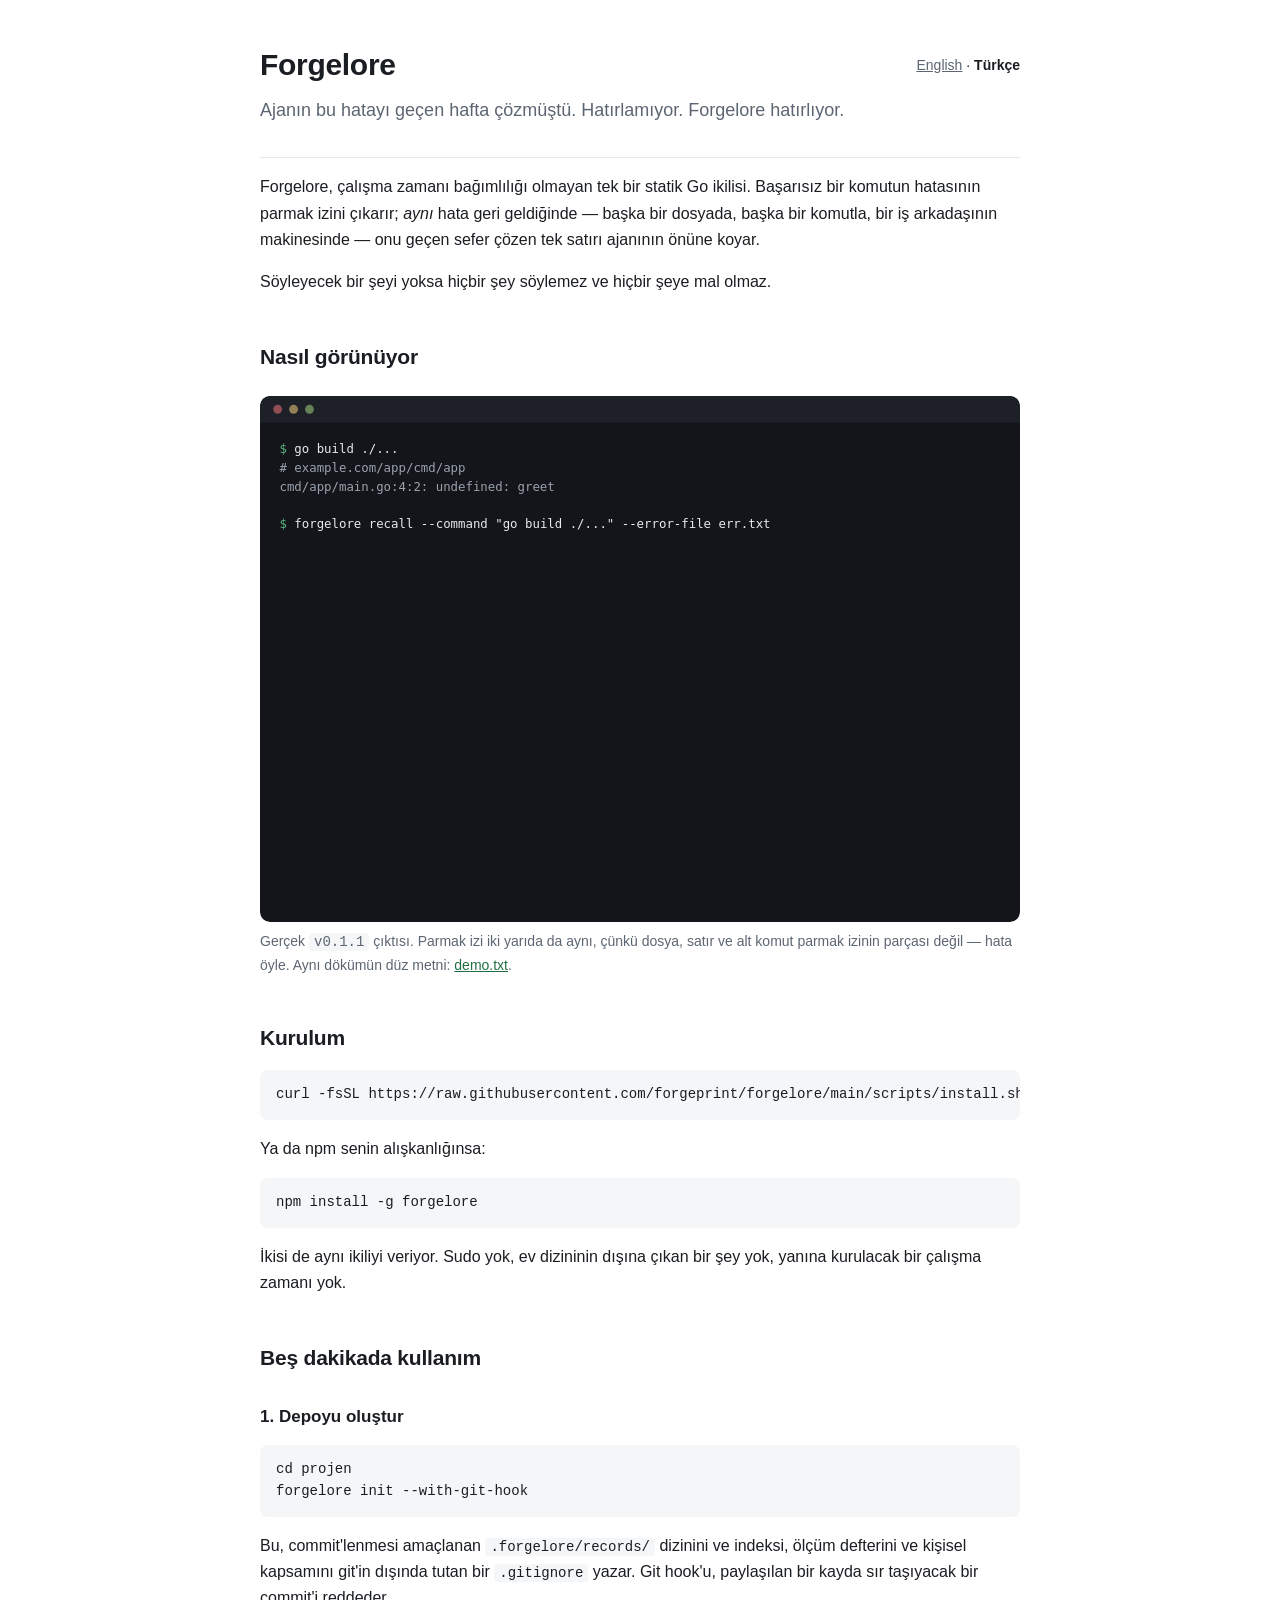
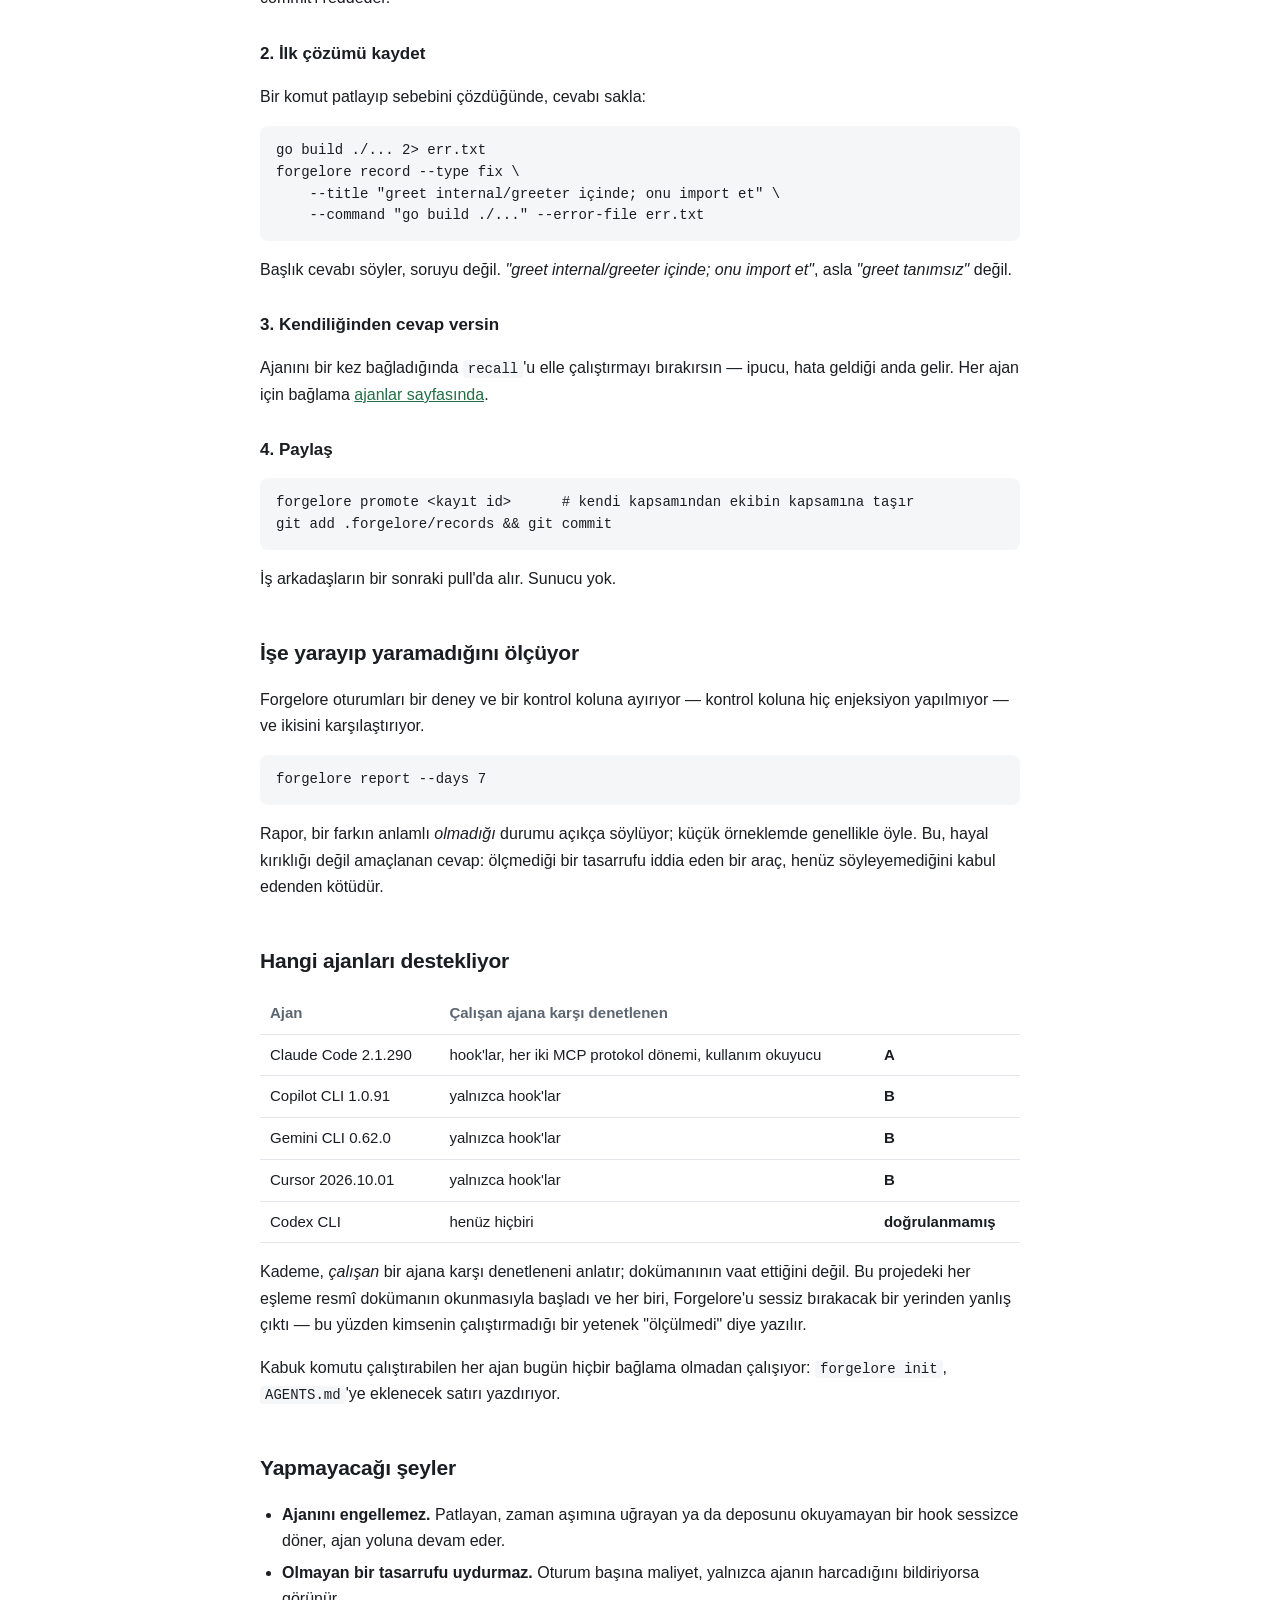
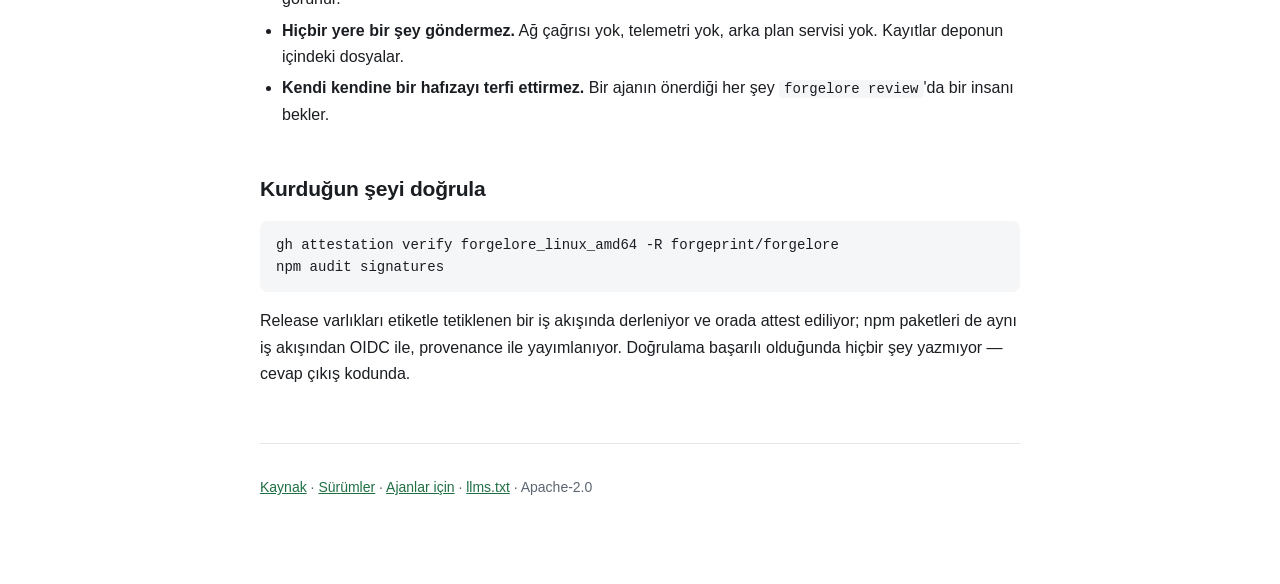
==== site/tr/index.html @ b32220a5 "Publish a site: two languages, a demo that cannot drift, a page for agents site/ is four HTML files," ====
<!doctype html>
<html lang="tr">
<head>
<meta charset="utf-8">
<meta name="viewport" content="width=device-width, initial-scale=1">
<title>Forgelore — kodlama ajanları için hafıza</title>
<meta name="description" content="Yerelde çalışan, ekiple paylaşılan hafıza. Tek bir statik Go ikilisi. Bir hatanın çözümünü hatırlar ve aynı hata geri geldiğinde onu ajanın önüne koyar.">
<link rel="stylesheet" href="../style.css">
</head>
<body>

<header>
  <p class="lang"><a href="../">English</a> · <strong>Türkçe</strong></p>
  <h1>Forgelore</h1>
  <p class="tagline">Ajanın bu hatayı geçen hafta çözmüştü. Hatırlamıyor.
  Forgelore hatırlıyor.</p>
</header>

<main>

<p>Forgelore, çalışma zamanı bağımlılığı olmayan tek bir statik Go ikilisi.
Başarısız bir komutun hatasının parmak izini çıkarır; <em>aynı</em> hata geri
geldiğinde — başka bir dosyada, başka bir komutla, bir iş arkadaşının
makinesinde — onu geçen sefer çözen tek satırı ajanının önüne koyar.</p>

<p>Söyleyecek bir şeyi yoksa hiçbir şey söylemez ve hiçbir şeye mal olmaz.</p>

<h2>Nasıl görünüyor</h2>

<figure class="demo">
  <img src="../demo.svg" alt="Terminal kaydı: go build 'undefined: greet' ile patlıyor; forgelore recall bir şey bilmiyor; çözüm kaydediliyor; sonra go vet aynı hatayı başka bir dosyada bildiriyor ve forgelore recall kaydı buluyor.">
  <figcaption>Gerçek <code>v0.1.1</code> çıktısı. Parmak izi iki yarıda da
  aynı, çünkü dosya, satır ve alt komut parmak izinin parçası değil — hata
  öyle. Aynı dökümün düz metni:
  <a href="https://github.com/forgeprint/forgelore/blob/main/site/demo.txt">demo.txt</a>.</figcaption>
</figure>

<h2>Kurulum</h2>

<pre><code>curl -fsSL https://raw.githubusercontent.com/forgeprint/forgelore/main/scripts/install.sh | bash</code></pre>

<p>Ya da npm senin alışkanlığınsa:</p>

<pre><code>npm install -g forgelore</code></pre>

<p>İkisi de aynı ikiliyi veriyor. Sudo yok, ev dizininin dışına çıkan bir şey
yok, yanına kurulacak bir çalışma zamanı yok.</p>

<h2>Beş dakikada kullanım</h2>

<h3>1. Depoyu oluştur</h3>

<pre><code>cd projen
forgelore init --with-git-hook</code></pre>

<p>Bu, commit'lenmesi amaçlanan <code>.forgelore/records/</code> dizinini ve
indeksi, ölçüm defterini ve kişisel kapsamını git'in dışında tutan bir
<code>.gitignore</code> yazar. Git hook'u, paylaşılan bir kayda sır taşıyacak
bir commit'i reddeder.</p>

<h3>2. İlk çözümü kaydet</h3>

<p>Bir komut patlayıp sebebini çözdüğünde, cevabı sakla:</p>

<pre><code>go build ./... 2&gt; err.txt
forgelore record --type fix \
    --title "greet internal/greeter içinde; onu import et" \
    --command "go build ./..." --error-file err.txt</code></pre>

<p>Başlık cevabı söyler, soruyu değil. <em>"greet internal/greeter içinde;
onu import et"</em>, asla <em>"greet tanımsız"</em> değil.</p>

<h3>3. Kendiliğinden cevap versin</h3>

<p>Ajanını bir kez bağladığında <code>recall</code>'u elle çalıştırmayı
bırakırsın — ipucu, hata geldiği anda gelir. Her ajan için bağlama
<a href="agents.html">ajanlar sayfasında</a>.</p>

<h3>4. Paylaş</h3>

<pre><code>forgelore promote &lt;kayıt id&gt;      # kendi kapsamından ekibin kapsamına taşır
git add .forgelore/records &amp;&amp; git commit</code></pre>

<p>İş arkadaşların bir sonraki pull'da alır. Sunucu yok.</p>

<h2>İşe yarayıp yaramadığını ölçüyor</h2>

<p>Forgelore oturumları bir deney ve bir kontrol koluna ayırıyor — kontrol
koluna hiç enjeksiyon yapılmıyor — ve ikisini karşılaştırıyor.</p>

<pre><code>forgelore report --days 7</code></pre>

<p>Rapor, bir farkın anlamlı <em>olmadığı</em> durumu açıkça söylüyor; küçük
örneklemde genellikle öyle. Bu, hayal kırıklığı değil amaçlanan cevap:
ölçmediği bir tasarrufu iddia eden bir araç, henüz söyleyemediğini kabul
edenden kötüdür.</p>

<h2>Hangi ajanları destekliyor</h2>

<table>
  <tr><th>Ajan</th><th>Çalışan ajana karşı denetlenen</th><th></th></tr>
  <tr><td>Claude Code 2.1.290</td><td>hook'lar, her iki MCP protokol dönemi, kullanım okuyucu</td><td class="tier">A</td></tr>
  <tr><td>Copilot CLI 1.0.91</td><td>yalnızca hook'lar</td><td class="tier">B</td></tr>
  <tr><td>Gemini CLI 0.62.0</td><td>yalnızca hook'lar</td><td class="tier">B</td></tr>
  <tr><td>Cursor 2026.10.01</td><td>yalnızca hook'lar</td><td class="tier">B</td></tr>
  <tr><td>Codex CLI</td><td>henüz hiçbiri</td><td class="tier">doğrulanmamış</td></tr>
</table>

<p>Kademe, <em>çalışan</em> bir ajana karşı denetleneni anlatır; dokümanının
vaat ettiğini değil. Bu projedeki her eşleme resmî dokümanın okunmasıyla
başladı ve her biri, Forgelore'u sessiz bırakacak bir yerinden yanlış çıktı —
bu yüzden kimsenin çalıştırmadığı bir yetenek "ölçülmedi" diye yazılır.</p>

<p>Kabuk komutu çalıştırabilen her ajan bugün hiçbir bağlama olmadan
çalışıyor: <code>forgelore init</code>, <code>AGENTS.md</code>'ye eklenecek
satırı yazdırıyor.</p>

<h2>Yapmayacağı şeyler</h2>

<ul>
  <li><strong>Ajanını engellemez.</strong> Patlayan, zaman aşımına uğrayan ya
  da deposunu okuyamayan bir hook sessizce döner, ajan yoluna devam eder.</li>
  <li><strong>Olmayan bir tasarrufu uydurmaz.</strong> Oturum başına maliyet,
  yalnızca ajanın harcadığını bildiriyorsa görünür.</li>
  <li><strong>Hiçbir yere bir şey göndermez.</strong> Ağ çağrısı yok,
  telemetri yok, arka plan servisi yok. Kayıtlar deponun içindeki dosyalar.</li>
  <li><strong>Kendi kendine bir hafızayı terfi ettirmez.</strong> Bir ajanın
  önerdiği her şey <code>forgelore review</code>'da bir insanı bekler.</li>
</ul>

<h2>Kurduğun şeyi doğrula</h2>

<pre><code>gh attestation verify forgelore_linux_amd64 -R forgeprint/forgelore
npm audit signatures</code></pre>

<p>Release varlıkları etiketle tetiklenen bir iş akışında derleniyor ve orada
attest ediliyor; npm paketleri de aynı iş akışından OIDC ile, provenance ile
yayımlanıyor. Doğrulama başarılı olduğunda hiçbir şey yazmıyor — cevap çıkış
kodunda.</p>

</main>

<footer>
  <p><a href="https://github.com/forgeprint/forgelore">Kaynak</a> ·
     <a href="https://github.com/forgeprint/forgelore/releases">Sürümler</a> ·
     <a href="agents.html">Ajanlar için</a> ·
     <a href="../llms.txt">llms.txt</a> ·
     Apache-2.0</p>
</footer>

</body>
</html>
---- site/style.css ----
/* One stylesheet, no framework, no build step, no web font. The site is
   four HTML files and this; it loads nothing from anywhere else, which is
   the same promise the binary makes. */

:root {
  --bg: #ffffff;
  --fg: #1a1d21;
  --muted: #5c6672;
  --rule: #e3e6ea;
  --accent: #1f6f43;
  --code-bg: #f4f6f8;
  --card: #fafbfc;
}

@media (prefers-color-scheme: dark) {
  :root {
    --bg: #15171c;
    --fg: #e6e9ed;
    --muted: #9aa2ad;
    --rule: #2a2e36;
    --accent: #5ab77f;
    --code-bg: #1d2026;
    --card: #1a1d23;
  }
}

* { box-sizing: border-box; }

body {
  margin: 0;
  padding: 0 20px 72px;
  background: var(--bg);
  color: var(--fg);
  font: 16px/1.65 -apple-system, BlinkMacSystemFont, "Segoe UI", Roboto,
        Helvetica, Arial, sans-serif;
}

main, header, footer { max-width: 760px; margin: 0 auto; }

header { padding: 40px 0 8px; border-bottom: 1px solid var(--rule); }

.lang { float: right; font-size: 14px; }
.lang a { color: var(--muted); }
.lang strong { color: var(--fg); }

h1 { font-size: 30px; margin: 0 0 6px; letter-spacing: -0.01em; }
h2 { font-size: 21px; margin: 44px 0 10px; letter-spacing: -0.01em; }
h3 { font-size: 17px; margin: 28px 0 8px; }

.tagline { color: var(--muted); margin: 0 0 24px; font-size: 18px; }

a { color: var(--accent); }

code, pre {
  font-family: ui-monospace, SFMono-Regular, Menlo, Consolas, monospace;
  font-size: 14px;
}

code { background: var(--code-bg); padding: 1px 5px; border-radius: 4px; }

pre {
  background: var(--code-bg);
  padding: 14px 16px;
  border-radius: 8px;
  overflow-x: auto;
  line-height: 1.55;
}

pre code { background: none; padding: 0; }

table { border-collapse: collapse; width: 100%; font-size: 15px; margin: 14px 0; }
th, td { text-align: left; padding: 8px 10px; border-bottom: 1px solid var(--rule); vertical-align: top; }
th { color: var(--muted); font-weight: 600; }

.demo { margin: 22px 0 8px; }
.demo img { width: 100%; height: auto; border-radius: 10px; display: block; }
.demo figcaption { color: var(--muted); font-size: 14px; margin-top: 8px; }

.note {
  background: var(--card);
  border: 1px solid var(--rule);
  border-left: 3px solid var(--accent);
  border-radius: 6px;
  padding: 12px 16px;
  margin: 18px 0;
}
.note p { margin: 0; }
.note p + p { margin-top: 8px; }

footer {
  margin-top: 56px;
  padding-top: 18px;
  border-top: 1px solid var(--rule);
  color: var(--muted);
  font-size: 14px;
}

ul { padding-left: 22px; }
li { margin: 5px 0; }

.tier { font-weight: 600; }
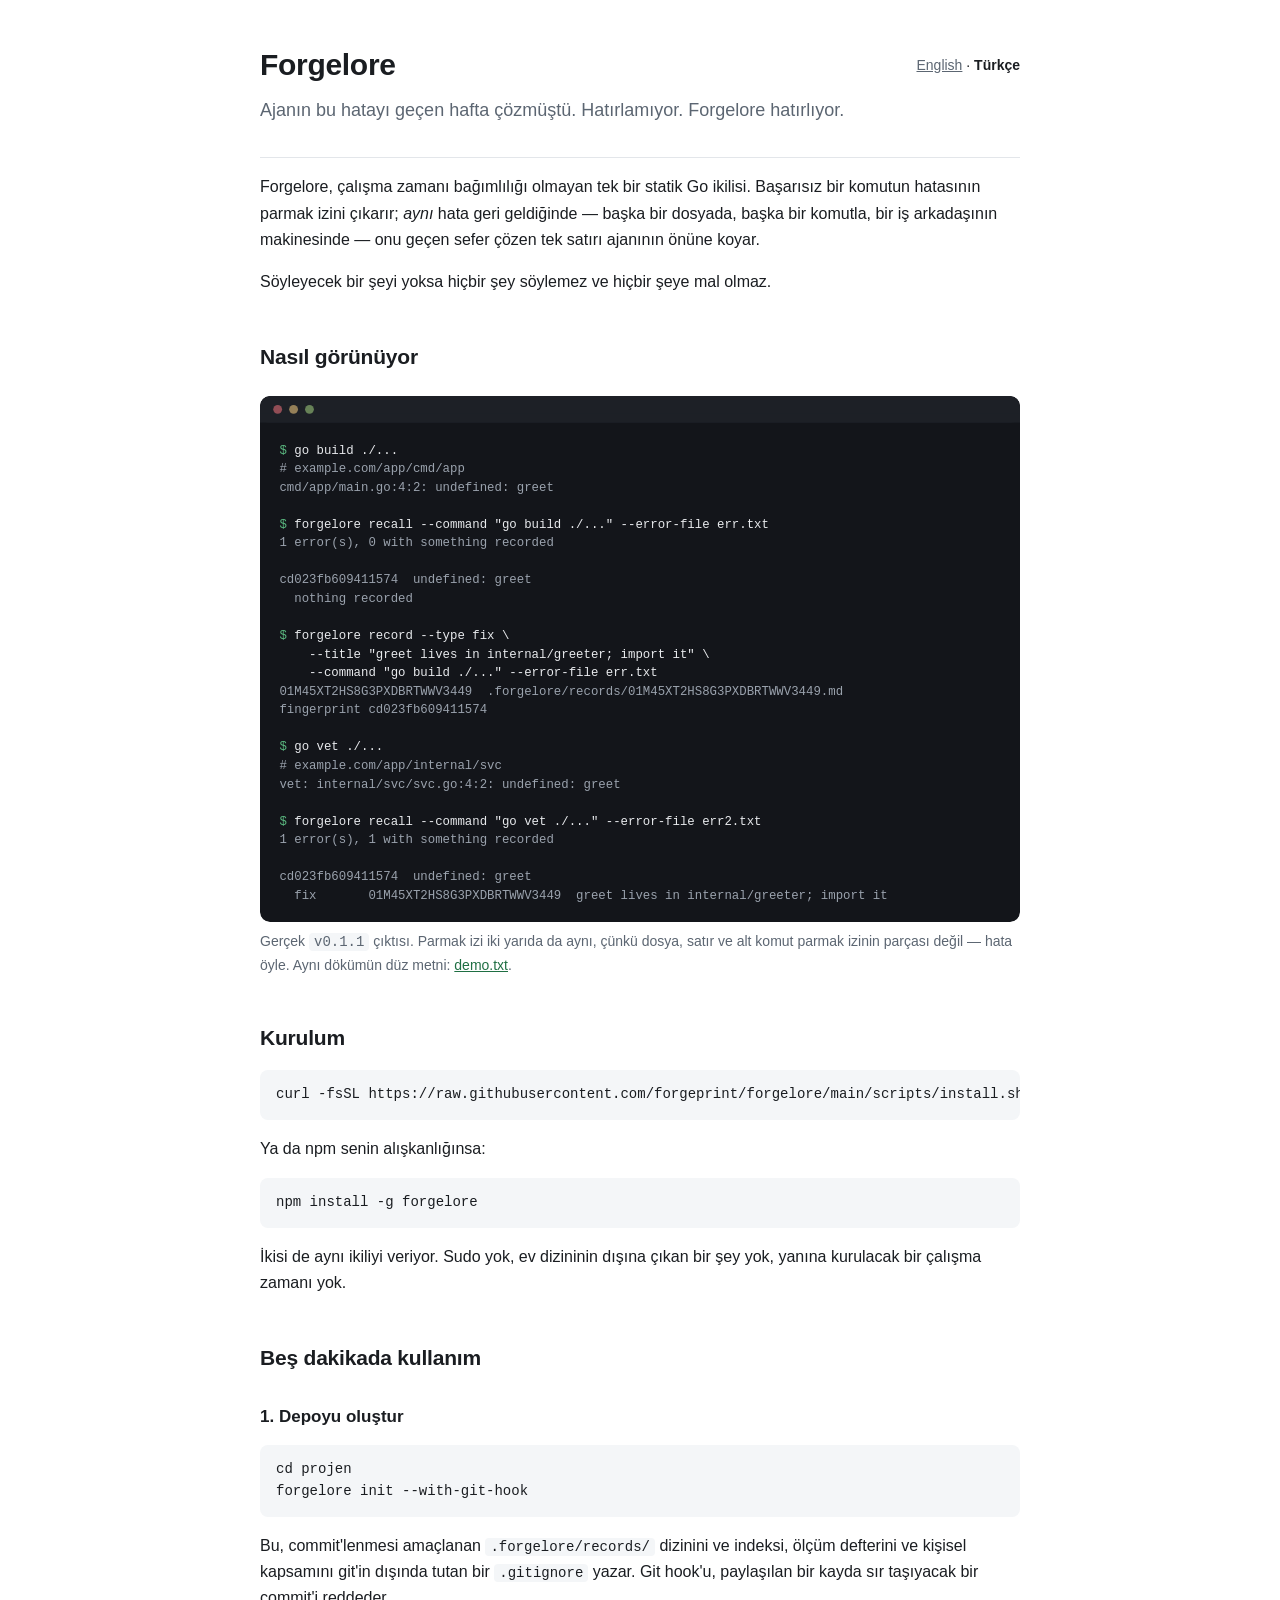
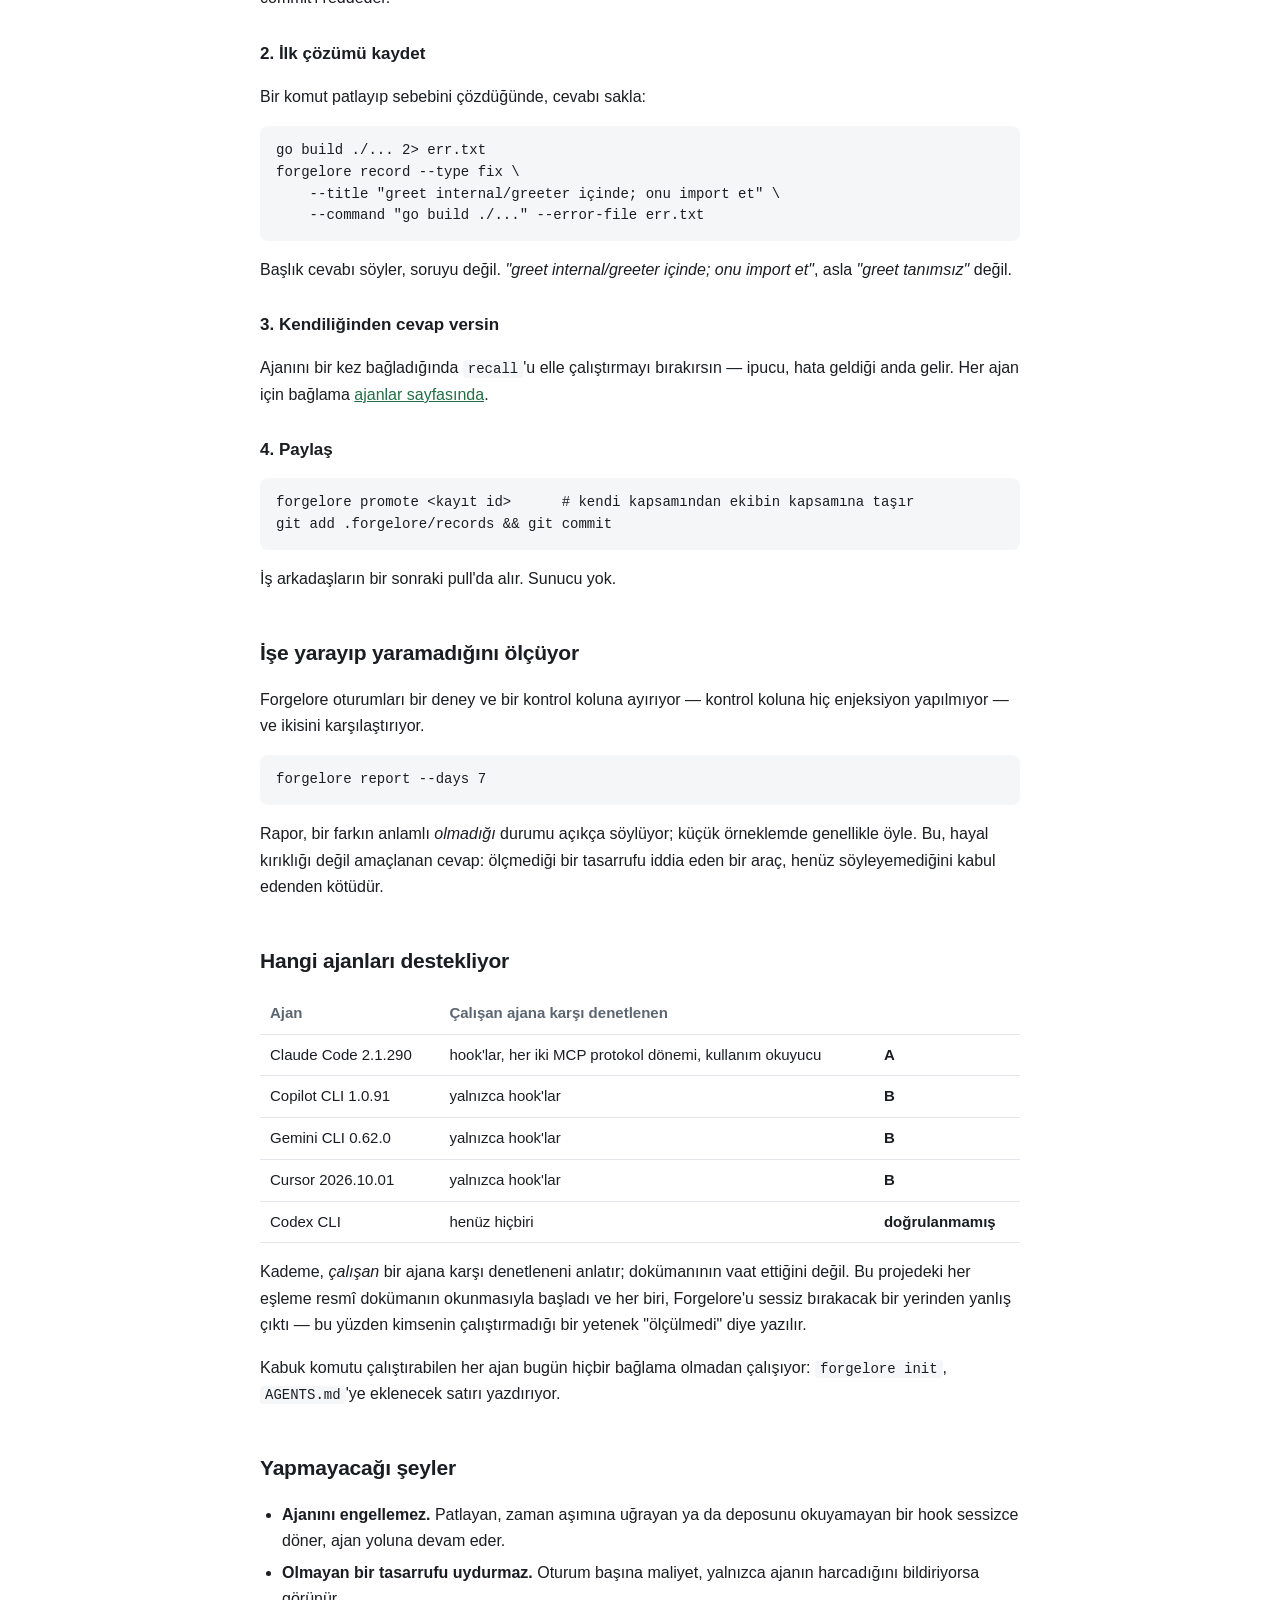
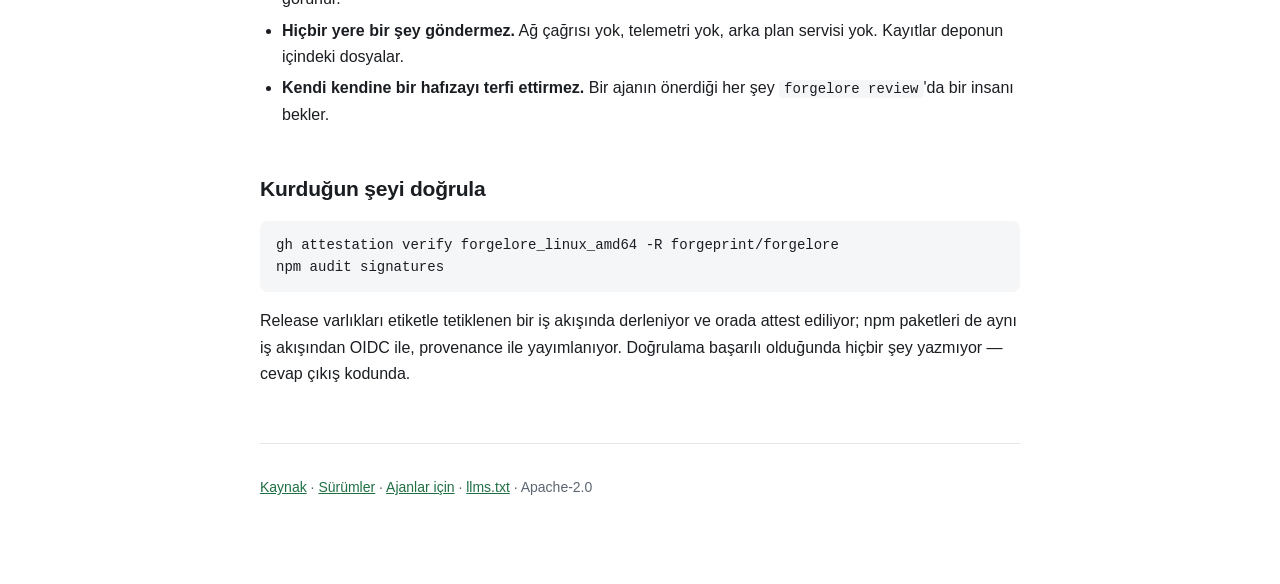
==== commit f3b00e3b: "Embed the demo as an object, because an img froze it at frame zero The site went live and the termin" ====
--- a/site/tr/index.html
+++ b/site/tr/index.html
@@ -28,7 +28,33 @@
 <h2>Nasıl görünüyor</h2>
 
 <figure class="demo">
-  <img src="../demo.svg" alt="Terminal kaydı: go build 'undefined: greet' ile patlıyor; forgelore recall bir şey bilmiyor; çözüm kaydediliyor; sonra go vet aynı hatayı başka bir dosyada bildiriyor ve forgelore recall kaydı buluyor.">
+  <object data="../demo.svg" type="image/svg+xml" aria-label="Terminal kaydı: go build &#39;undefined: greet&#39; ile patlıyor; forgelore recall bir şey bilmiyor; çözüm kaydediliyor; sonra go vet aynı hatayı başka bir dosyada bildiriyor ve forgelore recall kaydı buluyor.">
+    <pre class="fallback">$ go build ./...
+# example.com/app/cmd/app
+cmd/app/main.go:4:2: undefined: greet
+
+$ forgelore recall --command "go build ./..." --error-file err.txt
+1 error(s), 0 with something recorded
+
+cd023fb609411574  undefined: greet
+  nothing recorded
+
+$ forgelore record --type fix \
+      --title "greet lives in internal/greeter; import it" \
+      --command "go build ./..." --error-file err.txt
+01M45XT2HS8G3PXDBRTWWV3449  .forgelore/records/01M45XT2HS8G3PXDBRTWWV3449.md
+fingerprint cd023fb609411574
+
+$ go vet ./...
+# example.com/app/internal/svc
+vet: internal/svc/svc.go:4:2: undefined: greet
+
+$ forgelore recall --command "go vet ./..." --error-file err2.txt
+1 error(s), 1 with something recorded
+
+cd023fb609411574  undefined: greet
+  fix       01M45XT2HS8G3PXDBRTWWV3449  greet lives in internal/greeter; import it</pre>
+  </object>
   <figcaption>Gerçek <code>v0.1.1</code> çıktısı. Parmak izi iki yarıda da
   aynı, çünkü dosya, satır ve alt komut parmak izinin parçası değil — hata
   öyle. Aynı dökümün düz metni:
--- a/site/style.css
+++ b/site/style.css
@@ -73,7 +73,15 @@
 th { color: var(--muted); font-weight: 600; }
 
 .demo { margin: 22px 0 8px; }
-.demo img { width: 100%; height: auto; border-radius: 10px; display: block; }
+/* An <object> rather than an <img>: an SVG referenced from <img> is frozen
+   at frame zero by some engines, and frame zero of this one is an empty
+   terminal — a reader would see a black box and nothing else. Measured in
+   a browser on 2026-10-06, both forms side by side. */
+.demo object { width: 100%; display: block; border-radius: 10px; }
+.demo .fallback {
+  margin: 0; border-radius: 10px; background: #13151a; color: #c8ccd2;
+  padding: 16px 18px;
+}
 .demo figcaption { color: var(--muted); font-size: 14px; margin-top: 8px; }
 
 .note {
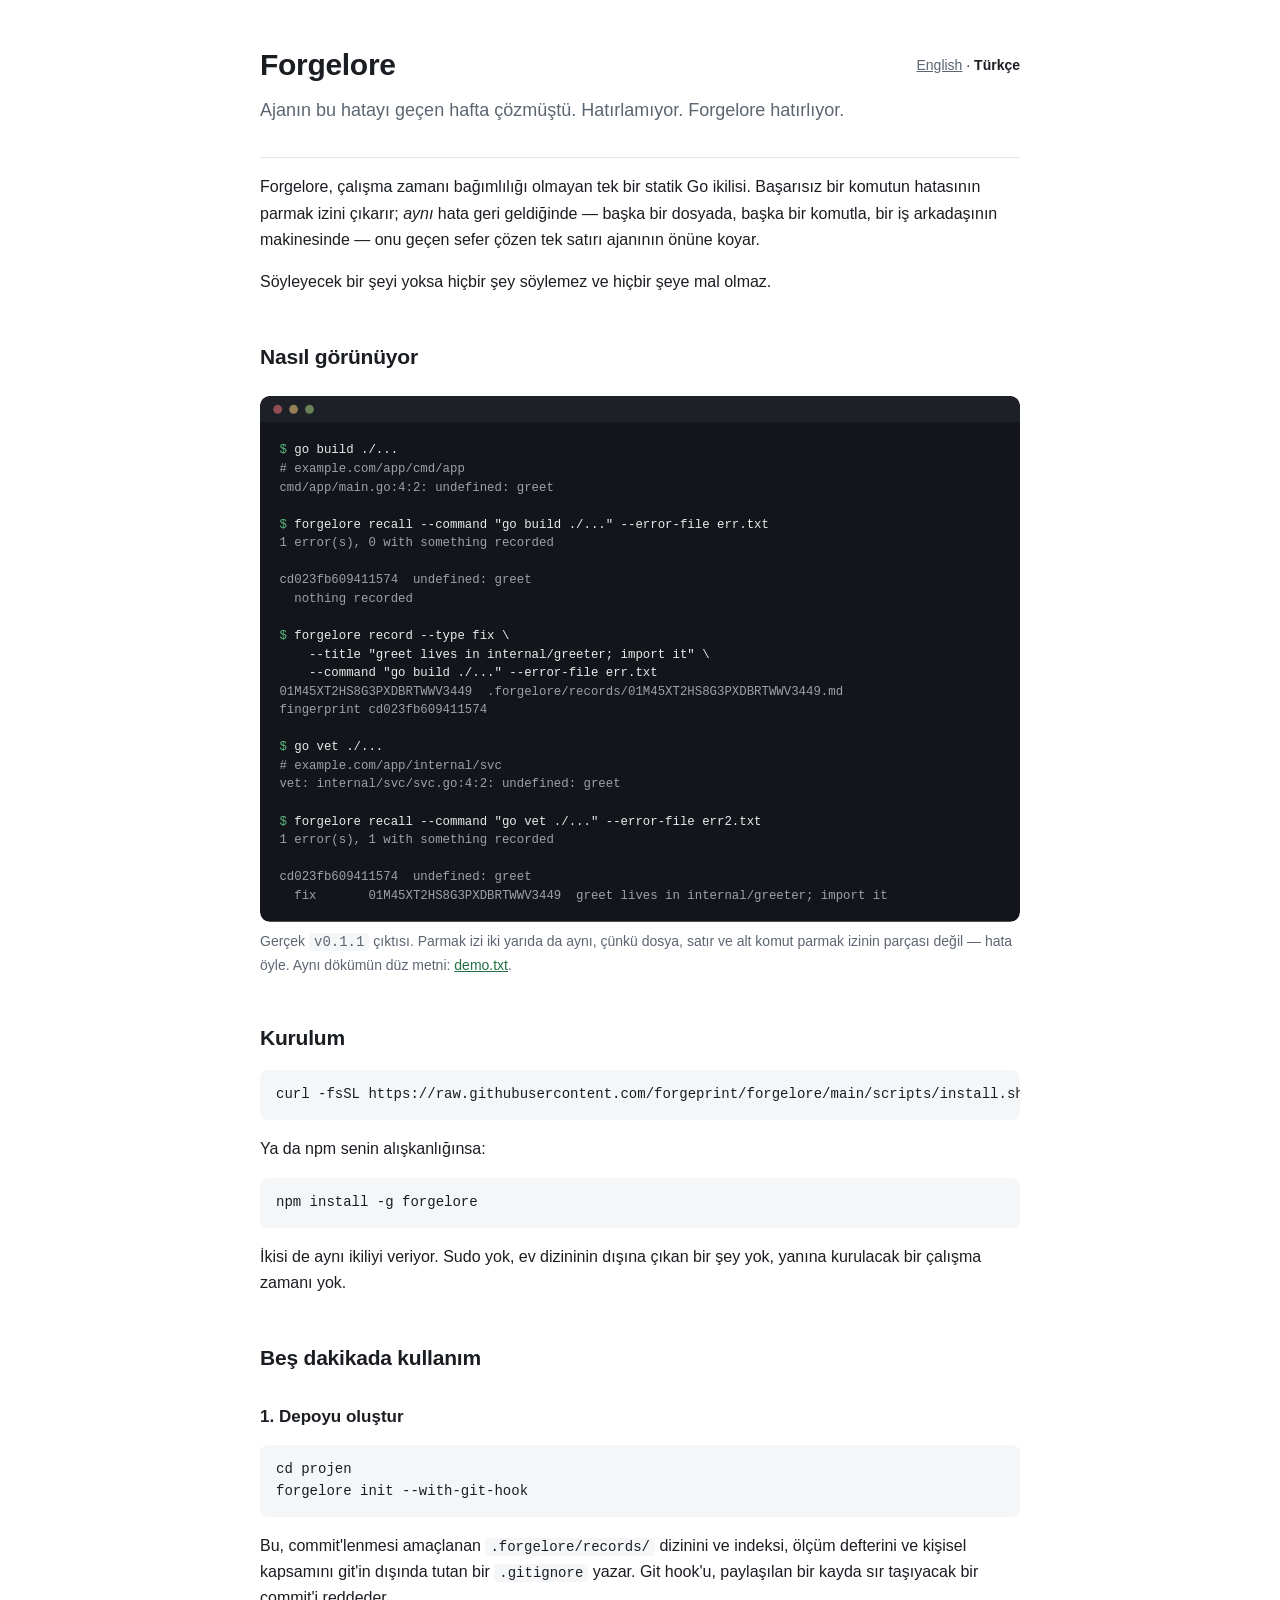
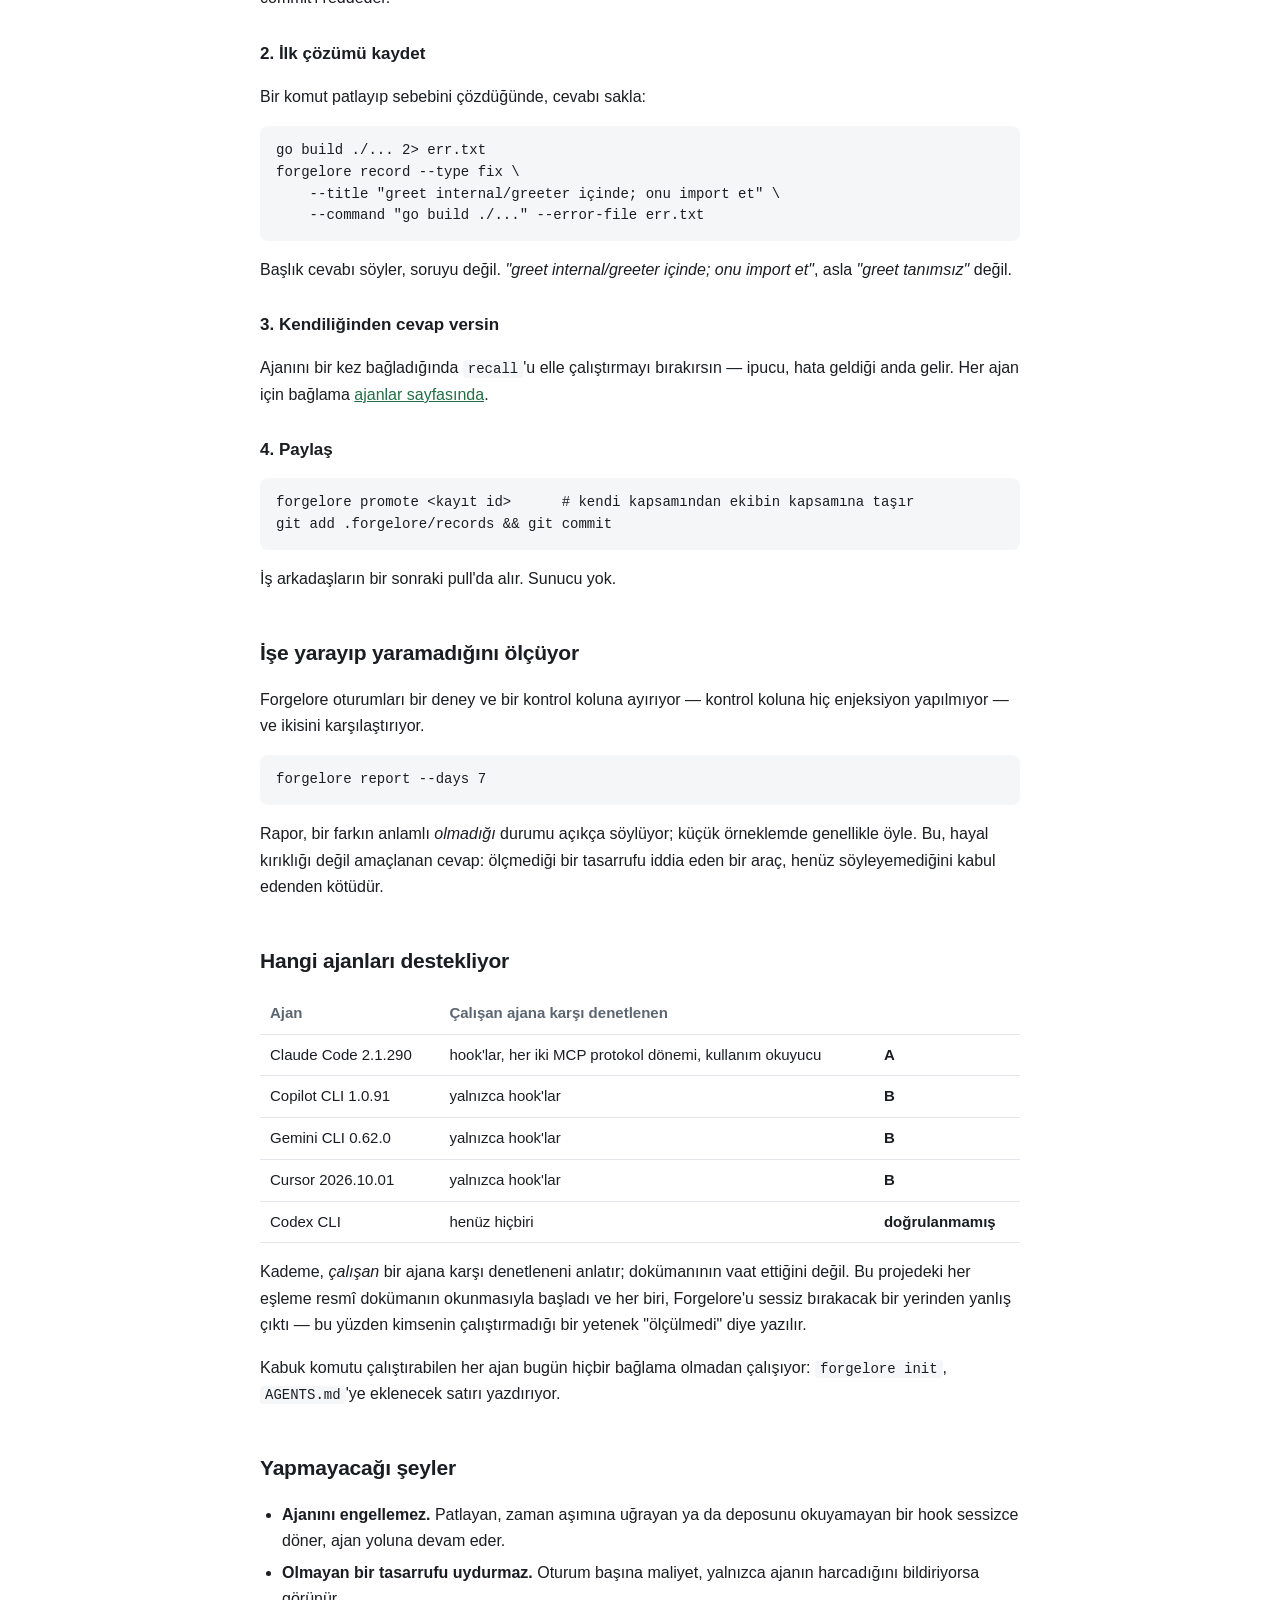
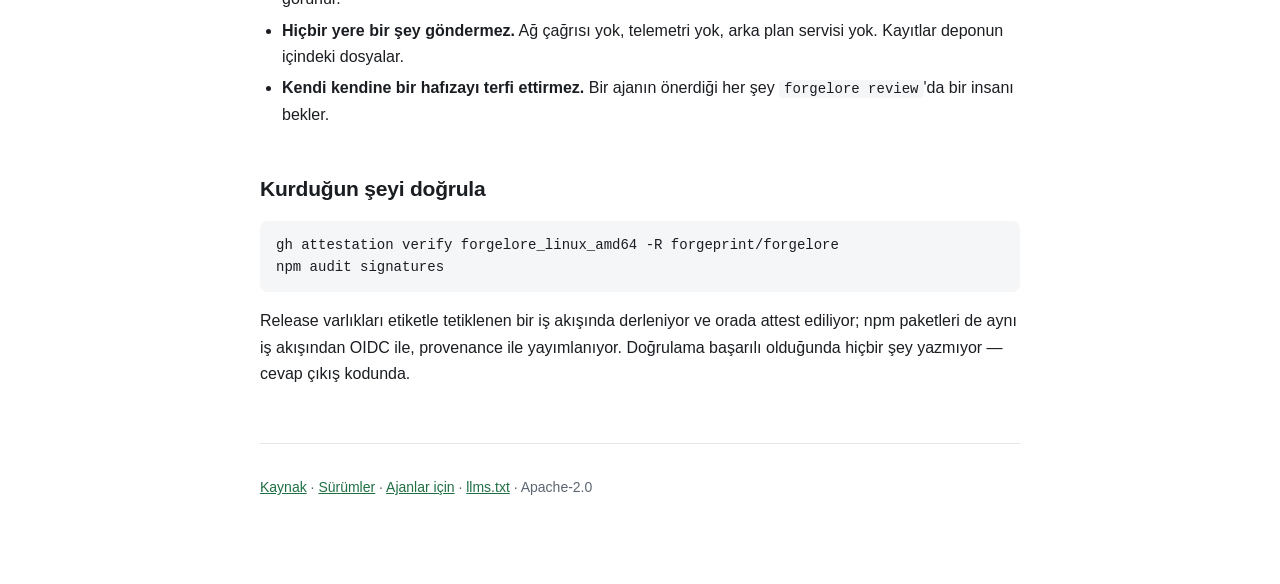
==== commit a2a17923: "Inline the demo instead of referencing it From <img> the SVG froze at frame zero. From <object> it p" ====
--- a/site/tr/index.html
+++ b/site/tr/index.html
@@ -28,33 +28,57 @@
 <h2>Nasıl görünüyor</h2>
 
 <figure class="demo">
-  <object data="../demo.svg" type="image/svg+xml" aria-label="Terminal kaydı: go build &#39;undefined: greet&#39; ile patlıyor; forgelore recall bir şey bilmiyor; çözüm kaydediliyor; sonra go vet aynı hatayı başka bir dosyada bildiriyor ve forgelore recall kaydı buluyor.">
-    <pre class="fallback">$ go build ./...
-# example.com/app/cmd/app
-cmd/app/main.go:4:2: undefined: greet
-
-$ forgelore recall --command "go build ./..." --error-file err.txt
-1 error(s), 0 with something recorded
-
-cd023fb609411574  undefined: greet
-  nothing recorded
-
-$ forgelore record --type fix \
-      --title "greet lives in internal/greeter; import it" \
-      --command "go build ./..." --error-file err.txt
-01M45XT2HS8G3PXDBRTWWV3449  .forgelore/records/01M45XT2HS8G3PXDBRTWWV3449.md
-fingerprint cd023fb609411574
-
-$ go vet ./...
-# example.com/app/internal/svc
-vet: internal/svc/svc.go:4:2: undefined: greet
-
-$ forgelore recall --command "go vet ./..." --error-file err2.txt
-1 error(s), 1 with something recorded
-
-cd023fb609411574  undefined: greet
-  fix       01M45XT2HS8G3PXDBRTWWV3449  greet lives in internal/greeter; import it</pre>
-  </object>
+  <!-- demo:start -->
+  <svg xmlns="http://www.w3.org/2000/svg" id="demo-term" viewBox="0 0 860 595"
+       width="860" height="595" role="img"
+       aria-label="A terminal: a build fails, the fix is recorded, and a different command finds it again.">
+    <title>Forgelore: one error, recorded once, found again</title>
+    <desc>The same transcript is in site/demo.txt as plain text.</desc>
+    <style>
+      #demo-term .bg{fill:#13151a}
+      #demo-term .bar{fill:#1d2026}
+      #demo-term text{font-family:ui-monospace,SFMono-Regular,Menlo,Consolas,monospace;
+            font-size:14px;white-space:pre}
+      #demo-term .cmd{fill:#e8eaed} #demo-term .out{fill:#9aa2ad}
+      #demo-term .sign{fill:#5ab77f} #demo-term .dot{opacity:.6}
+      @media (prefers-reduced-motion:reduce){
+        #demo-term text{animation:none!important;opacity:1!important}
+      }
+      #demo-term .l0{animation:r0 15.61s linear infinite}@keyframes r0{0%,0.000%{opacity:0}0.010%,100%{opacity:1}}#demo-term .l1{animation:r1 15.61s linear infinite}@keyframes r1{0%,3.523%{opacity:0}3.533%,100%{opacity:1}}#demo-term .l2{animation:r2 15.61s linear infinite}@keyframes r2{0%,4.933%{opacity:0}4.943%,100%{opacity:1}}#demo-term .l3{animation:r3 15.61s linear infinite}@keyframes r3{0%,14.029%{opacity:0}14.039%,100%{opacity:1}}#demo-term .l4{animation:r4 15.61s linear infinite}@keyframes r4{0%,14.798%{opacity:0}14.808%,100%{opacity:1}}#demo-term .l5{animation:r5 15.61s linear infinite}@keyframes r5{0%,18.322%{opacity:0}18.332%,100%{opacity:1}}#demo-term .l6{animation:r6 15.61s linear infinite}@keyframes r6{0%,19.731%{opacity:0}19.741%,100%{opacity:1}}#demo-term .l7{animation:r7 15.61s linear infinite}@keyframes r7{0%,20.500%{opacity:0}20.510%,100%{opacity:1}}#demo-term .l8{animation:r8 15.61s linear infinite}@keyframes r8{0%,21.909%{opacity:0}21.919%,100%{opacity:1}}#demo-term .l9{animation:r9 15.61s linear infinite}@keyframes r9{0%,32.287%{opacity:0}32.297%,100%{opacity:1}}#demo-term .l10{animation:r10 15.61s linear infinite}@keyframes r10{0%,33.056%{opacity:0}33.066%,100%{opacity:1}}#demo-term .l11{animation:r11 15.61s linear infinite}@keyframes r11{0%,36.579%{opacity:0}36.589%,100%{opacity:1}}#demo-term .l12{animation:r12 15.61s linear infinite}@keyframes r12{0%,39.462%{opacity:0}39.472%,100%{opacity:1}}#demo-term .l13{animation:r13 15.61s linear infinite}@keyframes r13{0%,42.345%{opacity:0}42.355%,100%{opacity:1}}#demo-term .l14{animation:r14 15.61s linear infinite}@keyframes r14{0%,43.754%{opacity:0}43.764%,100%{opacity:1}}#demo-term .l15{animation:r15 15.61s linear infinite}@keyframes r15{0%,56.694%{opacity:0}56.704%,100%{opacity:1}}#demo-term .l16{animation:r16 15.61s linear infinite}@keyframes r16{0%,57.463%{opacity:0}57.473%,100%{opacity:1}}#demo-term .l17{animation:r17 15.61s linear infinite}@keyframes r17{0%,60.987%{opacity:0}60.997%,100%{opacity:1}}#demo-term .l18{animation:r18 15.61s linear infinite}@keyframes r18{0%,62.396%{opacity:0}62.406%,100%{opacity:1}}#demo-term .l19{animation:r19 15.61s linear infinite}@keyframes r19{0%,71.493%{opacity:0}71.503%,100%{opacity:1}}#demo-term .l20{animation:r20 15.61s linear infinite}@keyframes r20{0%,72.261%{opacity:0}72.271%,100%{opacity:1}}#demo-term .l21{animation:r21 15.61s linear infinite}@keyframes r21{0%,75.785%{opacity:0}75.795%,100%{opacity:1}}#demo-term .l22{animation:r22 15.61s linear infinite}@keyframes r22{0%,77.194%{opacity:0}77.204%,100%{opacity:1}}#demo-term .l23{animation:r23 15.61s linear infinite}@keyframes r23{0%,77.963%{opacity:0}77.973%,100%{opacity:1}}#demo-term .l24{animation:r24 15.61s linear infinite}@keyframes r24{0%,79.372%{opacity:0}79.382%,100%{opacity:1}}
+    </style>
+    <rect class="bg" width="860" height="595" rx="10"/>
+    <rect class="bar" width="860" height="30" rx="10"/>
+    <rect class="bar" y="20" width="860" height="10"/>
+    <circle class="dot" cx="20" cy="15" r="5" fill="#e06c75"/>
+    <circle class="dot" cx="38" cy="15" r="5" fill="#e5c07b"/>
+    <circle class="dot" cx="56" cy="15" r="5" fill="#98c379"/>
+      <text class="l0 cmd" x="22" y="65"><tspan class="sign">$</tspan> go build ./...</text>
+    <text class="l1 out" x="22" y="86"># example.com/app/cmd/app</text>
+    <text class="l2 out" x="22" y="107">cmd/app/main.go:4:2: undefined: greet</text>
+    <text class="l3 out" x="22" y="128"></text>
+    <text class="l4 cmd" x="22" y="149"><tspan class="sign">$</tspan> forgelore recall --command &quot;go build ./...&quot; --error-file err.txt</text>
+    <text class="l5 out" x="22" y="170">1 error(s), 0 with something recorded</text>
+    <text class="l6 out" x="22" y="191"></text>
+    <text class="l7 out" x="22" y="212">cd023fb609411574  undefined: greet</text>
+    <text class="l8 out" x="22" y="233">  nothing recorded</text>
+    <text class="l9 out" x="22" y="254"></text>
+    <text class="l10 cmd" x="22" y="275"><tspan class="sign">$</tspan> forgelore record --type fix \</text>
+    <text class="l11 cmd" x="22" y="296">    --title &quot;greet lives in internal/greeter; import it&quot; \</text>
+    <text class="l12 cmd" x="22" y="317">    --command &quot;go build ./...&quot; --error-file err.txt</text>
+    <text class="l13 out" x="22" y="338">01M45XT2HS8G3PXDBRTWWV3449  .forgelore/records/01M45XT2HS8G3PXDBRTWWV3449.md</text>
+    <text class="l14 out" x="22" y="359">fingerprint cd023fb609411574</text>
+    <text class="l15 out" x="22" y="380"></text>
+    <text class="l16 cmd" x="22" y="401"><tspan class="sign">$</tspan> go vet ./...</text>
+    <text class="l17 out" x="22" y="422"># example.com/app/internal/svc</text>
+    <text class="l18 out" x="22" y="443">vet: internal/svc/svc.go:4:2: undefined: greet</text>
+    <text class="l19 out" x="22" y="464"></text>
+    <text class="l20 cmd" x="22" y="485"><tspan class="sign">$</tspan> forgelore recall --command &quot;go vet ./...&quot; --error-file err2.txt</text>
+    <text class="l21 out" x="22" y="506">1 error(s), 1 with something recorded</text>
+    <text class="l22 out" x="22" y="527"></text>
+    <text class="l23 out" x="22" y="548">cd023fb609411574  undefined: greet</text>
+    <text class="l24 out" x="22" y="569">  fix       01M45XT2HS8G3PXDBRTWWV3449  greet lives in internal/greeter; import it</text>
+  </svg>
+  <!-- demo:end -->
   <figcaption>Gerçek <code>v0.1.1</code> çıktısı. Parmak izi iki yarıda da
   aynı, çünkü dosya, satır ve alt komut parmak izinin parçası değil — hata
   öyle. Aynı dökümün düz metni:
--- a/site/style.css
+++ b/site/style.css
@@ -73,15 +73,13 @@
 th { color: var(--muted); font-weight: 600; }
 
 .demo { margin: 22px 0 8px; }
-/* An <object> rather than an <img>: an SVG referenced from <img> is frozen
-   at frame zero by some engines, and frame zero of this one is an empty
-   terminal — a reader would see a black box and nothing else. Measured in
-   a browser on 2026-10-06, both forms side by side. */
-.demo object { width: 100%; display: block; border-radius: 10px; }
-.demo .fallback {
-  margin: 0; border-radius: 10px; background: #13151a; color: #c8ccd2;
-  padding: 16px 18px;
-}
+/* The demo is inlined into the page rather than referenced. From <img> an
+   SVG is frozen at frame zero by some engines, and frame zero of this one
+   is an empty terminal; from <object> it played locally and froze on
+   GitHub Pages. Both measured on 2026-10-06. Inline, there is no embedding
+   mode to get wrong. scripts/make-demo.sh writes it in, and the workflow
+   refuses a site that has drifted from site/demo.txt. */
+.demo svg { width: 100%; height: auto; display: block; border-radius: 10px; }
 .demo figcaption { color: var(--muted); font-size: 14px; margin-top: 8px; }
 
 .note {
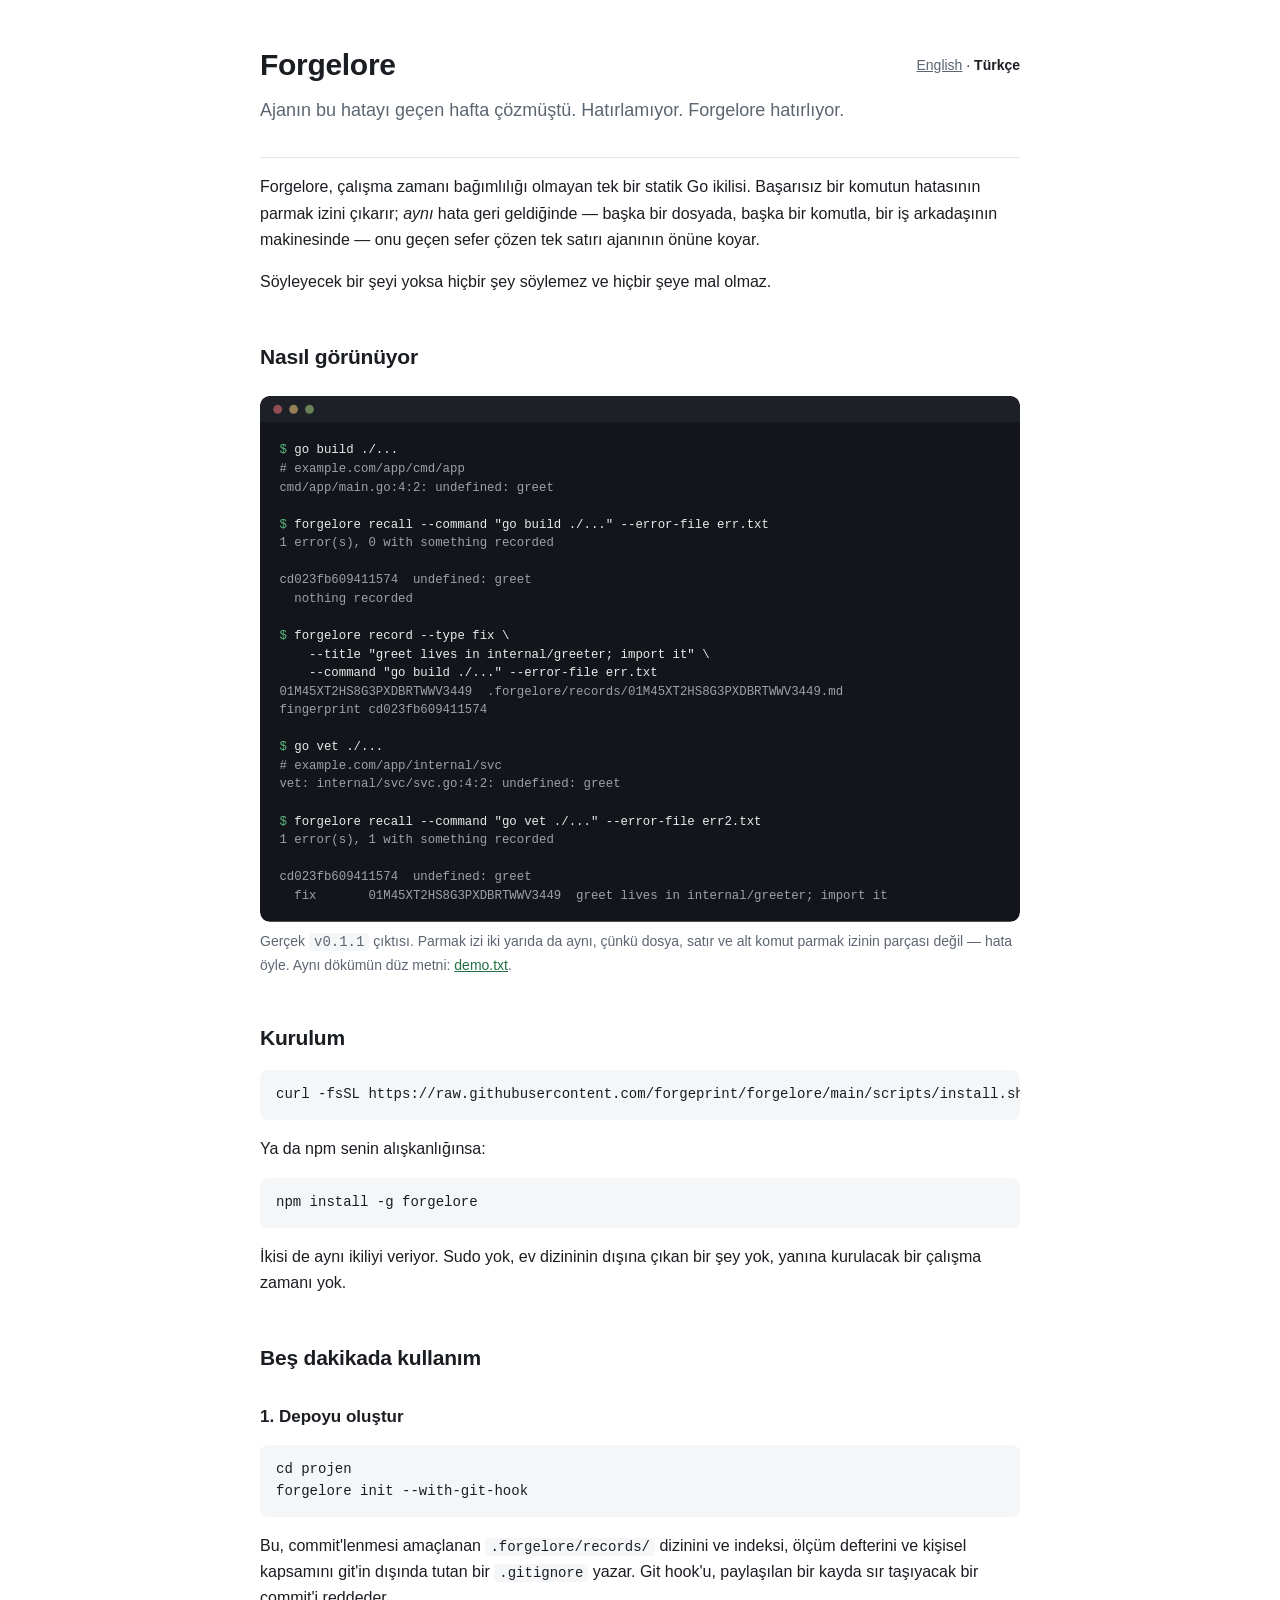
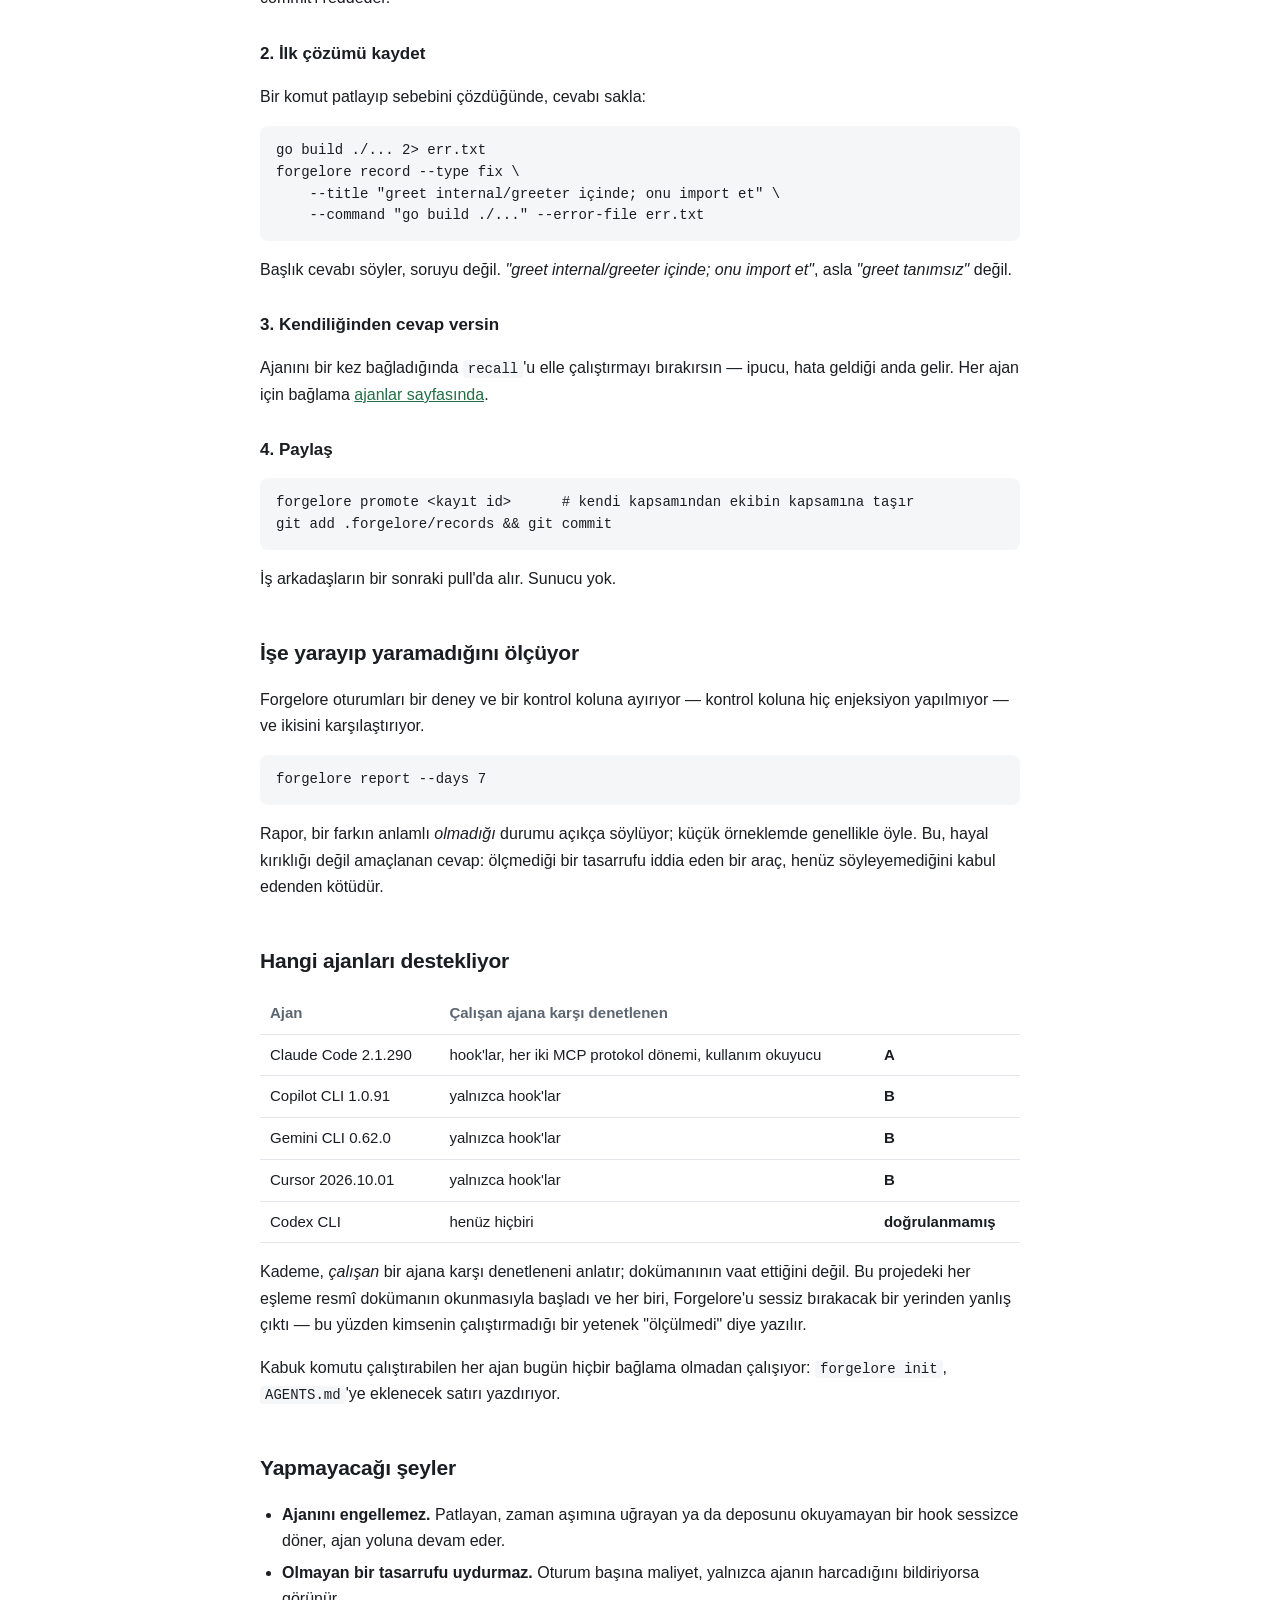
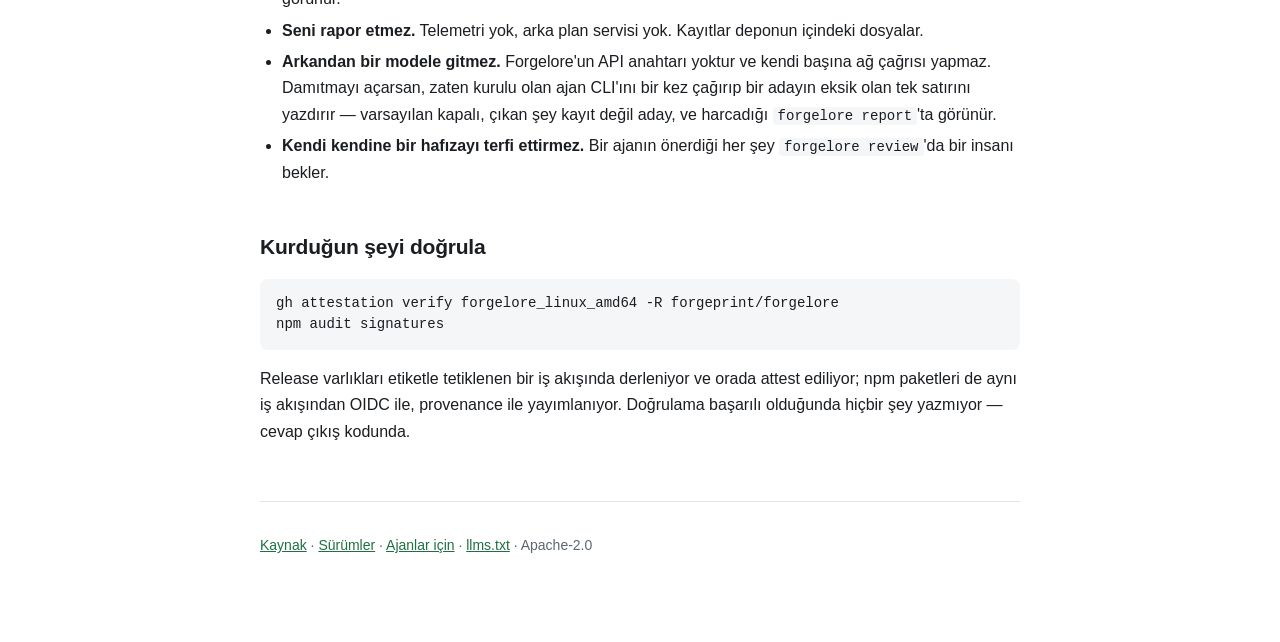
==== commit 5f9d26c6: "Stop promising no network calls, because distillation can make one Six places said Forgelore makes n" ====
--- a/site/tr/index.html
+++ b/site/tr/index.html
@@ -31,9 +31,9 @@
   <!-- demo:start -->
   <svg xmlns="http://www.w3.org/2000/svg" id="demo-term" viewBox="0 0 860 595"
        width="860" height="595" role="img"
-       aria-label="A terminal: a build fails, the fix is recorded, and a different command finds it again.">
-    <title>Forgelore: one error, recorded once, found again</title>
-    <desc>The same transcript is in site/demo.txt as plain text.</desc>
+       aria-label="Terminal kaydı: bir derleme patlıyor, çözüm kaydediliyor, ve başka bir komut aynı hatayı yeniden buluyor.">
+    <title>Forgelore: bir hata, bir kez kaydedilir, yeniden bulunur</title>
+    <desc>Aynı dökümün düz metni site/demo.txt içinde.</desc>
     <style>
       #demo-term .bg{fill:#13151a}
       #demo-term .bar{fill:#1d2026}
@@ -172,8 +172,13 @@
   da deposunu okuyamayan bir hook sessizce döner, ajan yoluna devam eder.</li>
   <li><strong>Olmayan bir tasarrufu uydurmaz.</strong> Oturum başına maliyet,
   yalnızca ajanın harcadığını bildiriyorsa görünür.</li>
-  <li><strong>Hiçbir yere bir şey göndermez.</strong> Ağ çağrısı yok,
-  telemetri yok, arka plan servisi yok. Kayıtlar deponun içindeki dosyalar.</li>
+  <li><strong>Seni rapor etmez.</strong> Telemetri yok, arka plan servisi yok.
+  Kayıtlar deponun içindeki dosyalar.</li>
+  <li><strong>Arkandan bir modele gitmez.</strong> Forgelore'un API anahtarı
+  yoktur ve kendi başına ağ çağrısı yapmaz. Damıtmayı açarsan, zaten kurulu
+  olan ajan CLI'ını bir kez çağırıp bir adayın eksik olan tek satırını yazdırır
+  — varsayılan kapalı, çıkan şey kayıt değil aday, ve harcadığı
+  <code>forgelore report</code>'ta görünür.</li>
   <li><strong>Kendi kendine bir hafızayı terfi ettirmez.</strong> Bir ajanın
   önerdiği her şey <code>forgelore review</code>'da bir insanı bekler.</li>
 </ul>
